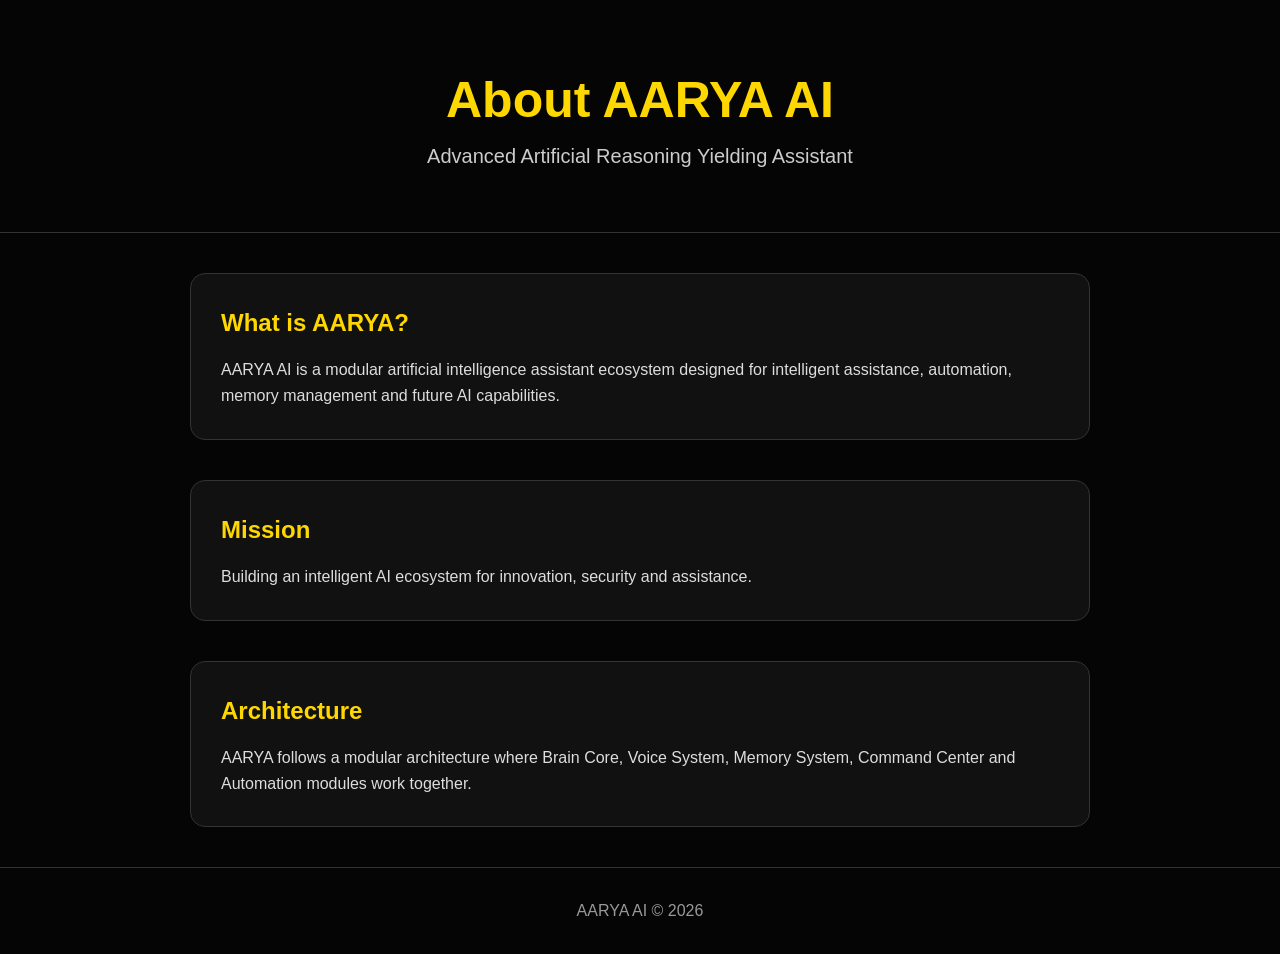
==== 08_Website/about.html @ 252c1e63 "Add AARYA official website foundation" ====
<!DOCTYPE html>
<html lang="en">

<head>

<meta charset="UTF-8">
<meta name="viewport" content="width=device-width, initial-scale=1.0">

<title>About AARYA AI</title>

<link rel="stylesheet" href="assets/style.css">

</head>


<body>


<header>

<h1>About AARYA AI</h1>

<p>
Advanced Artificial Reasoning Yielding Assistant
</p>

</header>



<section>

<h2>What is AARYA?</h2>

<p>
AARYA AI is a modular artificial intelligence assistant ecosystem
designed for intelligent assistance, automation, memory management
and future AI capabilities.
</p>

</section>



<section>

<h2>Mission</h2>

<p>
Building an intelligent AI ecosystem for innovation,
security and assistance.
</p>

</section>



<section>

<h2>Architecture</h2>

<p>
AARYA follows a modular architecture where Brain Core,
Voice System, Memory System, Command Center and Automation
modules work together.
</p>

</section>



<footer>

<p>
AARYA AI © 2026
</p>

</footer>


</body>

</html>
---- 08_Website/assets/style.css ----
* {
    margin: 0;
    padding: 0;
    box-sizing: border-box;
}


body {

    background: #050505;

    color: white;

    font-family: Arial, Helvetica, sans-serif;

    line-height: 1.6;

}



header {

    text-align: center;

    padding: 60px 20px;

    border-bottom: 1px solid #333;

}



header h1 {

    font-size: 50px;

    color: gold;

}



header p {

    font-size: 20px;

    color: #cccccc;

}



section {

    max-width: 900px;

    margin: 40px auto;

    padding: 30px;

    background: #111;

    border-radius: 15px;

    border: 1px solid #333;

}



section h2 {

    color: gold;

    margin-bottom: 15px;

}



section p {

    color: #dddddd;

}



footer {

    text-align: center;

    padding: 30px;

    color: #999;

    border-top: 1px solid #333;

}
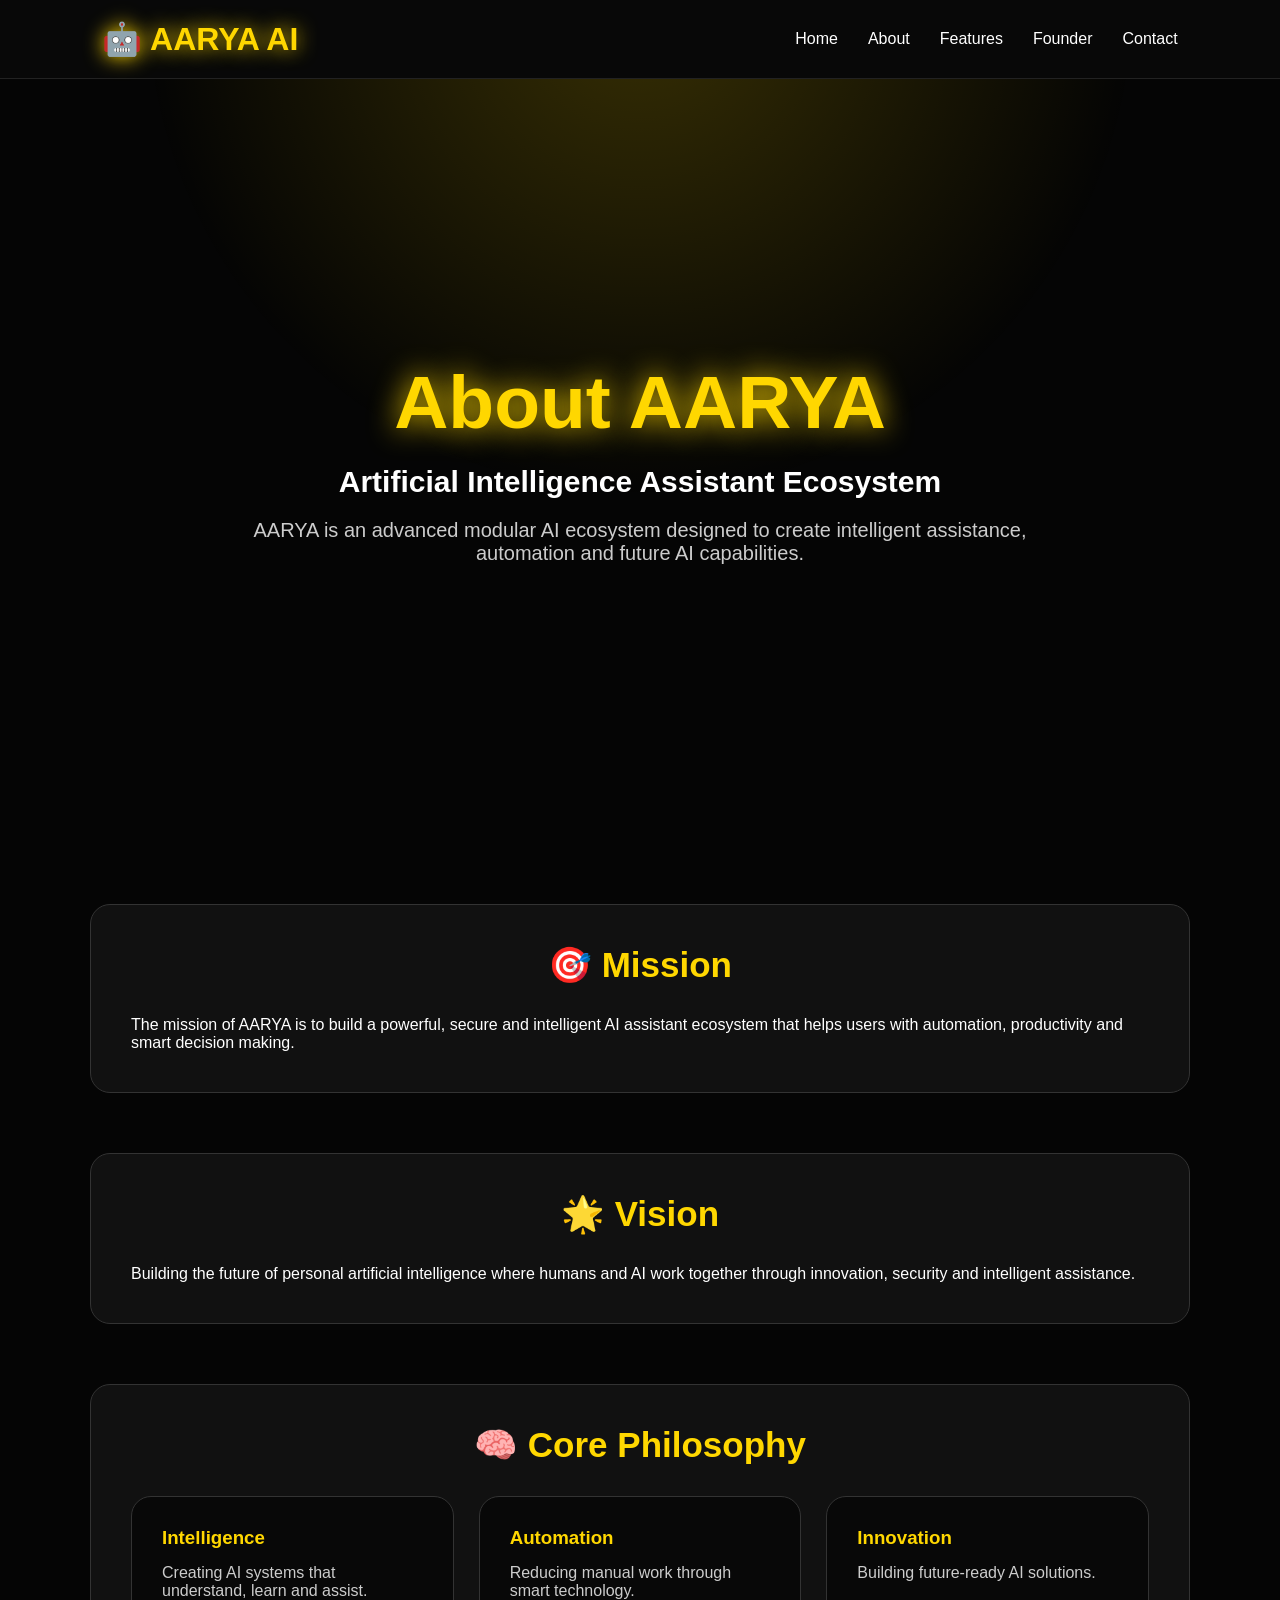
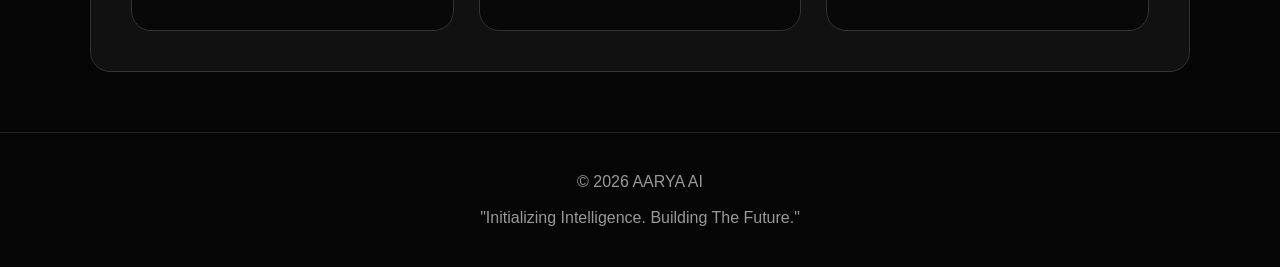
==== commit 3b352e11: "Upgrade AARYA website to v2.4 professional pages" ====
--- a/08_Website/about.html
+++ b/08_Website/about.html
@@ -4,6 +4,7 @@
 <head>
 
 <meta charset="UTF-8">
+
 <meta name="viewport" content="width=device-width, initial-scale=1.0">
 
 <title>About AARYA AI</title>
@@ -16,68 +17,220 @@
 <body>
 
 
-<header>
-
-<h1>About AARYA AI</h1>
-
-<p>
-Advanced Artificial Reasoning Yielding Assistant
-</p>
+<div class="ai-background"></div>
+
+
+
+<!-- Navigation -->
+
+<nav>
+
+<div class="logo">
+🤖 AARYA AI
+</div>
+
+
+<ul>
+
+<li><a href="index.html">Home</a></li>
+
+<li><a href="about.html">About</a></li>
+
+<li><a href="features.html">Features</a></li>
+
+<li><a href="founder.html">Founder</a></li>
+
+<li><a href="contact.html">Contact</a></li>
+
+</ul>
+
+
+</nav>
+
+
+
+
+
+
+<!-- About Hero -->
+
+
+<header class="hero">
+
+
+<h1>
+About AARYA
+</h1>
+
+
+<h2>
+Artificial Intelligence Assistant Ecosystem
+</h2>
+
+
+<p>
+
+AARYA is an advanced modular AI ecosystem
+designed to create intelligent assistance,
+automation and future AI capabilities.
+
+</p>
+
 
 </header>
 
 
 
+
+
+
+
+<!-- Mission -->
+
+
 <section>
 
-<h2>What is AARYA?</h2>
-
-<p>
-AARYA AI is a modular artificial intelligence assistant ecosystem
-designed for intelligent assistance, automation, memory management
-and future AI capabilities.
-</p>
+
+<h2>
+🎯 Mission
+</h2>
+
+
+<p>
+
+The mission of AARYA is to build a powerful,
+secure and intelligent AI assistant ecosystem
+that helps users with automation, productivity
+and smart decision making.
+
+</p>
+
 
 </section>
 
 
 
+
+
+
+
+<!-- Vision -->
+
+
 <section>
 
-<h2>Mission</h2>
-
-<p>
-Building an intelligent AI ecosystem for innovation,
-security and assistance.
-</p>
+
+<h2>
+🌟 Vision
+</h2>
+
+
+<p>
+
+Building the future of personal artificial intelligence
+where humans and AI work together through innovation,
+security and intelligent assistance.
+
+</p>
+
 
 </section>
 
 
 
+
+
+
+
+<!-- Philosophy -->
+
+
 <section>
 
-<h2>Architecture</h2>
-
-<p>
-AARYA follows a modular architecture where Brain Core,
-Voice System, Memory System, Command Center and Automation
-modules work together.
-</p>
+
+<h2>
+🧠 Core Philosophy
+</h2>
+
+
+
+<div class="feature-container">
+
+
+<div class="card">
+
+<h3>
+Intelligence
+</h3>
+
+<p>
+Creating AI systems that understand,
+learn and assist.
+</p>
+
+</div>
+
+
+
+<div class="card">
+
+<h3>
+Automation
+</h3>
+
+<p>
+Reducing manual work through smart technology.
+</p>
+
+</div>
+
+
+
+<div class="card">
+
+<h3>
+Innovation
+</h3>
+
+<p>
+Building future-ready AI solutions.
+</p>
+
+</div>
+
+
+</div>
+
 
 </section>
 
 
 
+
+
+
+
+<!-- Footer -->
+
+
 <footer>
 
-<p>
-AARYA AI © 2026
-</p>
+
+<p>
+
+© 2026 AARYA AI
+
+<br><br>
+
+"Initializing Intelligence. Building The Future."
+
+</p>
+
 
 </footer>
 
 
+
 </body>
 
 </html>
--- a/08_Website/assets/style.css
+++ b/08_Website/assets/style.css
@@ -1,100 +1,692 @@
-* {
-    margin: 0;
-    padding: 0;
-    box-sizing: border-box;
-}
-
-
-body {
-
-    background: #050505;
-
-    color: white;
-
-    font-family: Arial, Helvetica, sans-serif;
-
-    line-height: 1.6;
-
-}
-
-
-
-header {
-
-    text-align: center;
-
-    padding: 60px 20px;
-
-    border-bottom: 1px solid #333;
-
-}
-
-
-
-header h1 {
-
-    font-size: 50px;
-
-    color: gold;
-
-}
-
-
-
-header p {
-
-    font-size: 20px;
-
-    color: #cccccc;
-
-}
-
-
-
-section {
-
-    max-width: 900px;
-
-    margin: 40px auto;
-
-    padding: 30px;
-
-    background: #111;
-
-    border-radius: 15px;
-
-    border: 1px solid #333;
-
-}
-
-
-
-section h2 {
-
-    color: gold;
-
-    margin-bottom: 15px;
-
-}
-
-
-
-section p {
-
-    color: #dddddd;
-
-}
-
-
-
-footer {
-
-    text-align: center;
-
-    padding: 30px;
-
-    color: #999;
-
-    border-top: 1px solid #333;
+/* =====================================
+   AARYA AI WEBSITE v2.3
+   Premium AI Interface
+===================================== */
+
+
+/* RESET */
+
+*{
+    margin:0;
+    padding:0;
+    box-sizing:border-box;
+}
+
+
+body{
+
+    font-family:"Segoe UI",Arial,sans-serif;
+
+    background:#050505;
+
+    color:white;
+
+    overflow-x:hidden;
+
+}
+
+
+/* BACKGROUND */
+
+.ai-background{
+
+    position:fixed;
+
+    width:100%;
+
+    height:100%;
+
+    top:0;
+
+    left:0;
+
+    z-index:-1;
+
+
+    background:
+
+    radial-gradient(
+    circle at top,
+    rgba(255,215,0,0.20),
+    transparent 45%
+    );
+
+}
+
+
+
+nav{
+
+    display:flex;
+
+    justify-content:space-between;
+
+    align-items:center;
+
+    padding:20px 8%;
+
+    background:#080808;
+
+    border-bottom:1px solid #222;
+
+    position:sticky;
+
+    top:0;
+
+    z-index:1000;
+
+}
+
+
+
+.logo{
+
+    font-size:32px;
+
+    font-weight:800;
+
+    color:#FFD700;
+
+    text-shadow:0 0 20px #FFD700;
+
+}
+
+
+
+nav ul{
+
+    display:flex;
+
+    gap:30px;
+
+    list-style:none;
+
+}
+
+
+
+nav a{
+
+    color:white;
+
+    text-decoration:none;
+
+}
+
+
+nav a:hover{
+
+    color:#FFD700;
+
+}
+
+
+
+
+/* HERO */
+
+
+.hero{
+
+    min-height:85vh;
+
+    display:flex;
+
+    flex-direction:column;
+
+    justify-content:center;
+
+    align-items:center;
+
+    text-align:center;
+
+    padding:50px 20px;
+
+}
+
+
+
+.core-circle{
+
+
+    width:170px;
+
+    height:170px;
+
+    border-radius:50%;
+
+
+    display:flex;
+
+    align-items:center;
+
+    justify-content:center;
+
+
+    font-size:70px;
+
+
+    border:3px solid #FFD700;
+
+
+    background:#111;
+
+
+    box-shadow:
+
+    0 0 30px #FFD700;
+
+
+    animation:pulse 2s infinite;
+
+
+}
+
+
+
+@keyframes pulse{
+
+
+50%{
+
+transform:scale(1.15);
+
+}
+
+
+}
+
+
+
+.hero h1{
+
+
+font-size:75px;
+
+color:#FFD700;
+
+text-shadow:0 0 30px #FFD700;
+
+
+}
+
+
+
+.hero h2{
+
+font-size:30px;
+
+margin:20px;
+
+}
+
+
+
+.hero p{
+
+max-width:800px;
+
+font-size:20px;
+
+color:#ccc;
+
+}
+
+
+
+
+button{
+
+
+margin-top:30px;
+
+padding:15px 45px;
+
+border:none;
+
+border-radius:30px;
+
+background:#FFD700;
+
+color:black;
+
+font-size:18px;
+
+font-weight:bold;
+
+cursor:pointer;
+
+
+}
+
+
+
+button:hover{
+
+
+transform:scale(1.1);
+
+box-shadow:0 0 30px #FFD700;
+
+
+}
+
+
+
+/* SECTIONS */
+
+
+section{
+
+
+max-width:1100px;
+
+margin:60px auto;
+
+padding:40px;
+
+
+background:#111;
+
+
+border-radius:20px;
+
+
+border:1px solid #333;
+
+
+}
+
+
+
+section h2{
+
+
+text-align:center;
+
+
+color:#FFD700;
+
+
+font-size:35px;
+
+
+margin-bottom:30px;
+
+
+}
+/* =====================================
+   FEATURE CARDS
+===================================== */
+
+
+.feature-container{
+
+    display:grid;
+
+    grid-template-columns:
+    repeat(auto-fit,minmax(240px,1fr));
+
+    gap:25px;
+
+}
+
+
+
+.card{
+
+
+    background:#080808;
+
+    padding:30px;
+
+    border-radius:20px;
+
+    border:1px solid #333;
+
+    transition:.4s;
+
+
+}
+
+
+
+.card:hover{
+
+
+    transform:translateY(-10px);
+
+
+    border-color:#FFD700;
+
+
+    box-shadow:
+
+    0 0 25px rgba(255,215,0,.5);
+
+
+}
+
+
+
+.card h3{
+
+
+    color:#FFD700;
+
+    margin-bottom:15px;
+
+
+}
+
+
+
+.card p{
+
+
+    color:#ccc;
+
+
+}
+
+
+
+
+
+/* =====================================
+   ARCHITECTURE
+===================================== */
+
+
+.architecture-box{
+
+
+    display:grid;
+
+
+    grid-template-columns:
+
+    repeat(auto-fit,minmax(150px,1fr));
+
+
+    gap:20px;
+
+
+}
+
+
+
+.architecture-box div{
+
+
+    background:#080808;
+
+
+    padding:25px;
+
+
+    text-align:center;
+
+
+    border-radius:15px;
+
+
+    border:1px solid #333;
+
+
+    font-size:18px;
+
+
+    transition:.3s;
+
+
+}
+
+
+
+.architecture-box div:hover{
+
+
+    border-color:#FFD700;
+
+
+    transform:scale(1.05);
+
+
+}
+
+
+
+
+
+/* =====================================
+   AI DASHBOARD
+===================================== */
+
+
+.dashboard-container{
+
+
+    display:grid;
+
+
+    grid-template-columns:
+
+    repeat(auto-fit,minmax(230px,1fr));
+
+
+    gap:25px;
+
+
+}
+
+
+
+.dashboard-card{
+
+
+    background:#080808;
+
+
+    padding:30px;
+
+
+    text-align:center;
+
+
+    border-radius:20px;
+
+
+    border:1px solid #333;
+
+
+    transition:.4s;
+
+
+}
+
+
+
+.dashboard-card:hover{
+
+
+    transform:translateY(-10px);
+
+
+    border-color:#FFD700;
+
+
+    box-shadow:
+
+    0 0 30px rgba(255,215,0,.5);
+
+
+}
+
+
+
+.dashboard-card h3{
+
+
+    color:#FFD700;
+
+
+    margin-bottom:20px;
+
+
+}
+
+
+
+.dashboard-card p{
+
+
+    color:#ccc;
+
+
+    margin:10px;
+
+
+}
+
+
+
+
+
+/* =====================================
+   STATUS
+===================================== */
+
+
+.status-container{
+
+
+    display:grid;
+
+
+    gap:15px;
+
+
+}
+
+
+
+.status-container p{
+
+
+    background:#080808;
+
+
+    padding:18px;
+
+
+    border-radius:10px;
+
+
+    border-left:4px solid #FFD700;
+
+
+    color:#ddd;
+
+
+}
+
+
+
+
+
+
+/* =====================================
+   FOOTER
+===================================== */
+
+
+footer{
+
+
+    text-align:center;
+
+
+    padding:40px;
+
+
+    color:#999;
+
+
+    border-top:1px solid #222;
+
+
+}
+
+
+
+
+
+
+
+/* =====================================
+   MOBILE RESPONSIVE
+===================================== */
+
+
+@media(max-width:768px){
+
+
+nav{
+
+
+    flex-direction:column;
+
+    gap:20px;
+
+
+}
+
+
+
+nav ul{
+
+
+    flex-direction:column;
+
+    text-align:center;
+
+
+}
+
+
+
+.hero h1{
+
+
+    font-size:45px;
+
+
+}
+
+
+
+.hero h2{
+
+
+    font-size:22px;
+
+
+}
+
+
+
+section{
+
+
+    margin:30px 15px;
+
+
+    padding:25px;
+
+
+}
+
+
 
 }
